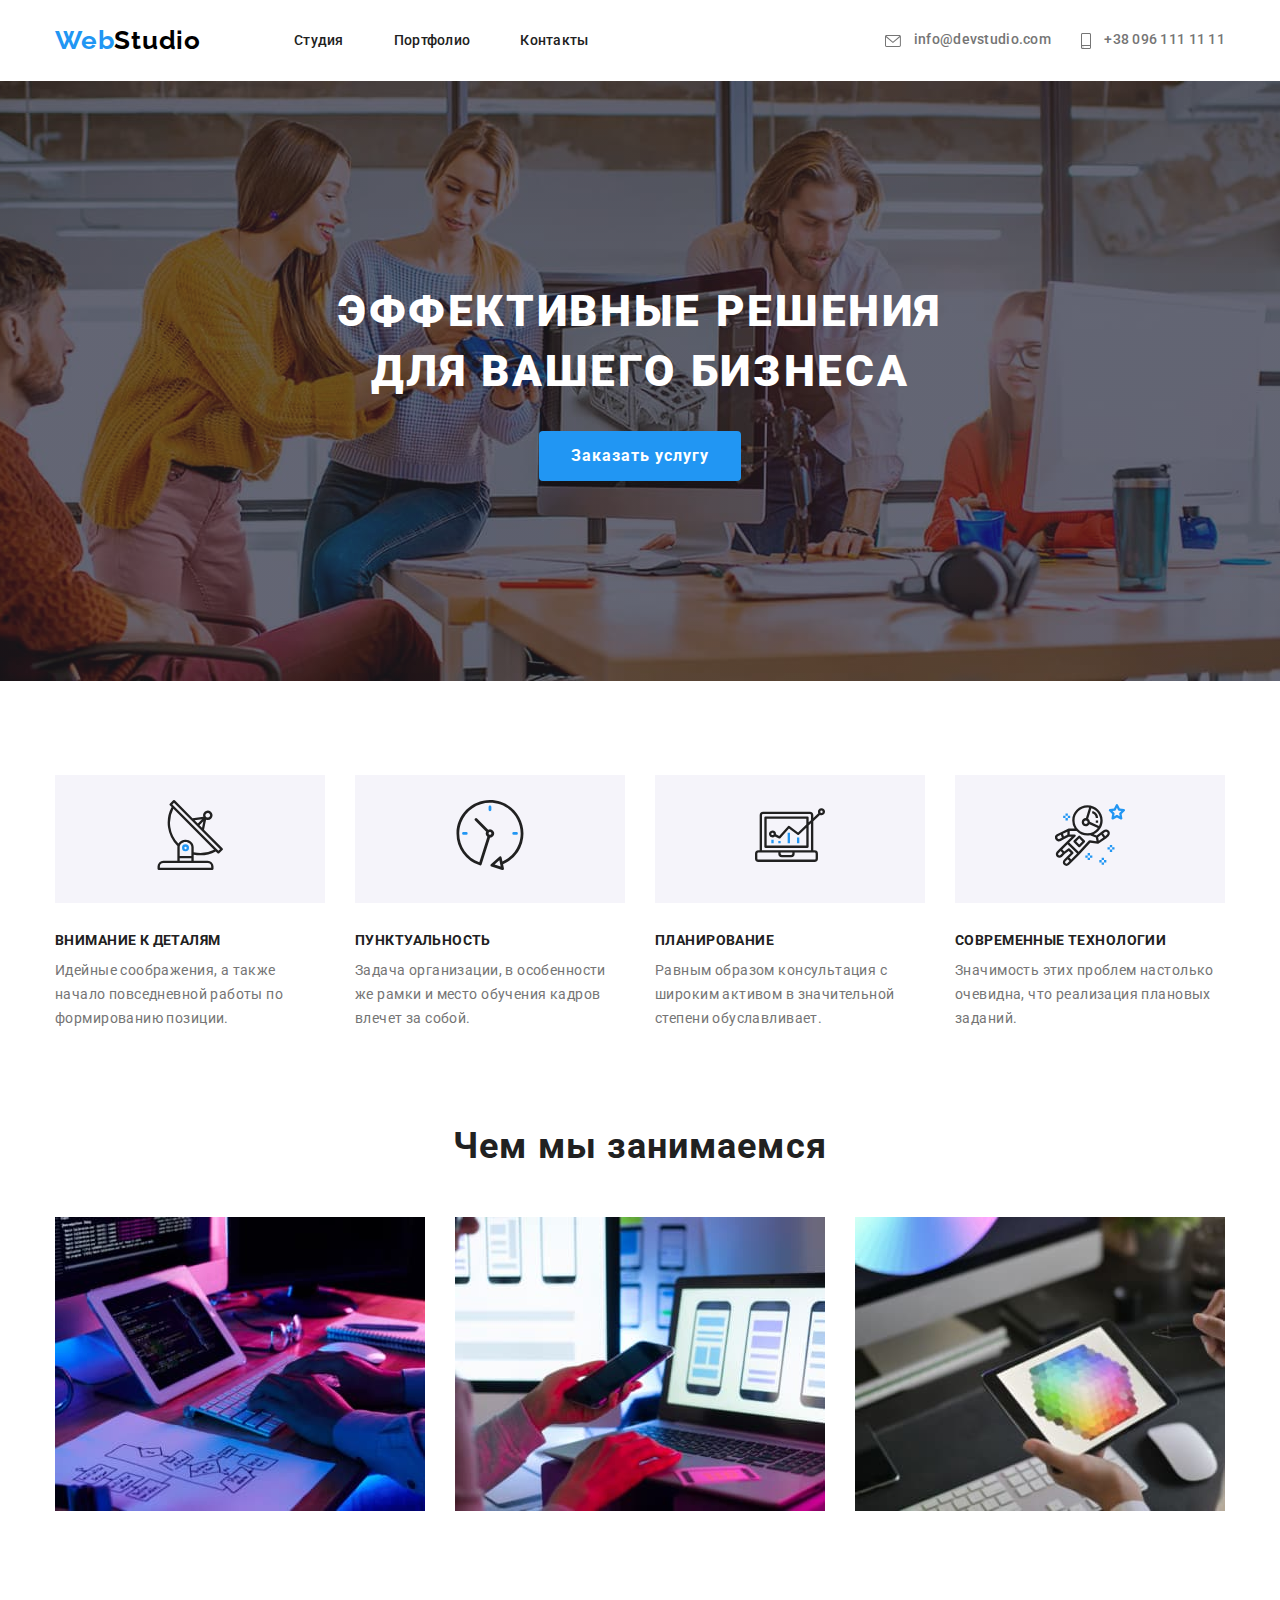
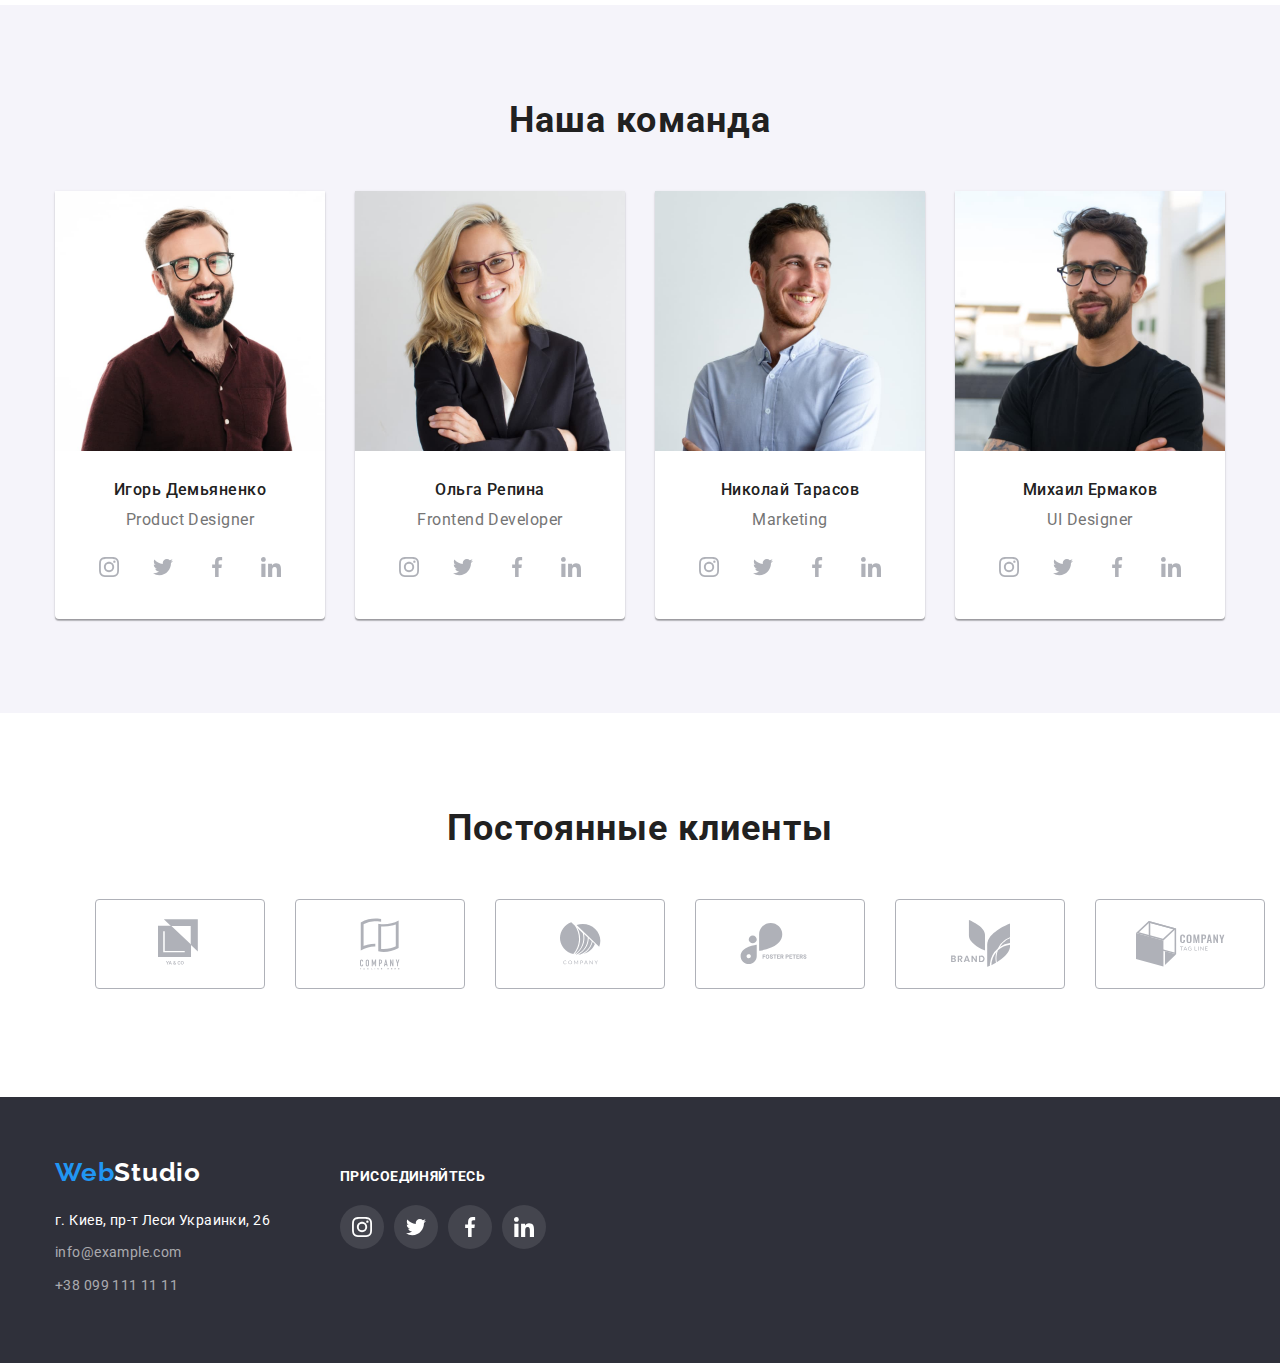
==== index.html @ 5f9d294f "Добавляет материалы 4ой дз" ====
<!DOCTYPE html>
<html lang="ru">
<head>
    <meta charset="UTF-8">
    <meta name="viewport" content="width=device-width, initial-scale=1.0">
    <link href="https://fonts.googleapis.com/css2?family=Raleway:wght@700&family=Roboto:wght@400;500;700;900&display=fallback" rel="stylesheet">
    <link rel="stylesheet" href="./css/modern-normalize.css">
    <link rel="stylesheet" href="./css/styles.css">
    <title>Document</title>
</head>
<body>
    <header>
        <div class="container">
            <nav class="main-navigation">
                <a href="./index.html" class="logo"><span>Web</span>Studio</a>
    
                <ul class="navigation decoration">
                    <li class="item"><a href="./index.html" class="link accent">Студия</a></li>
                    <li class="item"><a href="./portfolio.html" class="link accent">Портфолио</a></li>
                    <li class="item"><a href="" class="link accent">Контакты</a></li>
                </ul>   
                <address class="contacts">
                    <a href="mailto:info@devstudio.com" class="link accent">
                       <svg class="icon-mail">
                           <use href="./images/sprite-icon.svg#icon-mail"></use>
                       </svg>
                        info@devstudio.com</a>
                    <a href="tel:+380961111111" class="link accent">
                        <svg class="icon-phone">
                            <use href="./images/sprite-icon.svg#icon-smartphone"></use>
                        </svg>
                        +38 096 111 11 11</a>
                </address>
            </nav>
        </div>
    </header>
    <main>
        <!-- Блог Герой -->
        <section class="hero">
            <h1 class="title">Эффективные решения для вашего бизнеса</h1>
            <a href="" class="button">Заказать услугу</a>
        </section>
        <!-- Наши преимущества -->
        <section class="advantages">
            <div class="container">
                <ul class="advantages-item decoration">
                    <li class="advantages-list">
                        <div class="icon-background">
                            <svg class="advantages-icon">
                                <use href="./images/sprite-icon.svg#icon-antenna"></use>
                            </svg>
                        </div>
                        <h3 class="title">Внимание к деталям</h3>
                        <p class="advantages-text">Идейные соображения, а также начало повседневной работы по формированию позиции.</p>
                    </li>
                    <li class="advantages-list">
                        <div class="icon-background">
                            <svg class="advantages-icon">
                                <use href="./images/sprite-icon.svg#icon-clock"></use>
                            </svg>
                        </div>
                        <h3 class="title">Пунктуальность</h3>
                        <p class="advantages-text">Задача организации, в особенности же рамки и место обучения кадров влечет за собой.</p>
                    </li>
                    <li class="advantages-list">
                        <div class="icon-background">
                            <svg class="advantages-icon">
                                <use href="./images/sprite-icon.svg#icon-diagram"></use>
                            </svg>
                        </div>
                        <h3 class="title">Планирование</h3>
                        <p class="advantages-text">Равным образом консультация с широким активом в значительной степени обуславливает.</p>
                    </li>
                    <li class="advantages-list">
                        <div class="icon-background">
                            <svg class="advantages-icon">
                                <use href="./images/sprite-icon.svg#icon-astronaut"></use>
                            </svg>
                        </div>
                        <h3 class="title">Современные технологии</h3>
                        <p class="advantages-text">Значимость этих проблем настолько очевидна, что реализация плановых заданий.</p>
                    </li>
                </ul>
            </div>
        </section>
        <!-- Чем мы занимаемся -->
        <section class="services">
            <div class="container">
                <h2 class="primary">Чем мы занимаемся</h2>
                <ul class="services-items decoration">
                    <li class="services-list">
                        <a href="" class="services-link"><img src="./images/box1.jpg" class="services-picture" alt="Программирование сайта" width="370"></a>
                    </li>
                    <li class="services-list">
                        <a href="" class="services-link"><img src="./images/box2.jpg" class="services-picture" alt="Разработка мобильных приложений" width="370"></a>
                    </li>
                    <li class="services-list">
                        <a href="" class="services-link"><img src="./images/box3.jpg" class="services-picture" alt="Работа дизайнера" width="370"></a>
                    </li>
                </ul>
            </div>
        </section>
        <!-- Наша команда -->
        <section class="command">
            <div class="container">
                <h2 class="primary">Наша команда</h2>
                <ul class="command-items decoration">
                    <li class="command-list">
                        <img src="./images/team_card_1.jpg" class="command-picture" alt="Фото Игоря Демьяненко" width="270">
                        <h3 class="title">Игорь Демьяненко</h3>
                        <p class="text">Product Designer</p>
                        <ul class="social-nav decoration">
                            <li class="social-item">
                                <a href="" class="social-link">
                                     <svg class="social-icon">
                                        <use href="./images/sprite-icon.svg#icon-instagram"></use>
                                    </svg>
                                </a>
                            </li>
                            <li class="social-item">
                                <a href="" class="social-link">
                                     <svg class="social-icon">
                                        <use href="./images/sprite-icon.svg#icon-twitter"></use>
                                    </svg>
                                </a>
                            </li>
                            <li class="social-item">
                                <a href="" class="social-link">
                                     <svg class="social-icon">
                                        <use href="./images/sprite-icon.svg#icon-facebook"></use>
                                    </svg>
                                </a>
                            </li>
                            <li class="social-item">
                                <a href="" class="social-link">
                                     <svg class="social-icon">
                                        <use href="./images/sprite-icon.svg#icon-linkedin"></use>
                                    </svg>
                                </a>
                            </li>
                        </ul>
                    </li>
                    <li class="command-list">
                        <img src="./images/team_card_2.jpg" class="command-picture" alt="Фото Ольги Репиной" width="270">
                        <h3 class="title">Ольга Репина</h3>
                        <p class="text">Frontend Developer</p>
                        <ul class="social-nav decoration">
                            <li class="social-item">
                                <a href="" class="social-link">
                                     <svg class="social-icon">
                                        <use href="./images/sprite-icon.svg#icon-instagram"></use>
                                    </svg>
                                </a>
                            </li>
                            <li class="social-item">
                                <a href="" class="social-link">
                                     <svg class="social-icon">
                                        <use href="./images/sprite-icon.svg#icon-twitter"></use>
                                    </svg>
                                </a>
                            </li>
                            <li class="social-item">
                                <a href="" class="social-link">
                                     <svg class="social-icon">
                                        <use href="./images/sprite-icon.svg#icon-facebook"></use>
                                    </svg>
                                </a>
                            </li>
                            <li class="social-item">
                                <a href="" class="social-link">
                                     <svg class="social-icon">
                                        <use href="./images/sprite-icon.svg#icon-linkedin"></use>
                                    </svg>
                                </a>
                            </li>
                        </ul>
                    </li>
                    <li class="command-list">
                        <img src="./images/team_card_3.jpg" class="command-picture" alt="Фото Николая Тарасова" width="270">
                        <h3 class="title">Николай Тарасов</h3>
                        <p class="text">Marketing</p>
                        <ul class="social-nav decoration">
                            <li class="social-item">
                                <a href="" class="social-link">
                                     <svg class="social-icon">
                                        <use href="./images/sprite-icon.svg#icon-instagram"></use>
                                    </svg>
                                </a>
                            </li>
                            <li class="social-item">
                                <a href="" class="social-link">
                                     <svg class="social-icon">
                                        <use href="./images/sprite-icon.svg#icon-twitter"></use>
                                    </svg>
                                </a>
                            </li>
                            <li class="social-item">
                                <a href="" class="social-link">
                                     <svg class="social-icon">
                                        <use href="./images/sprite-icon.svg#icon-facebook"></use>
                                    </svg>
                                </a>
                            </li>
                            <li class="social-item">
                                <a href="" class="social-link">
                                     <svg class="social-icon">
                                        <use href="./images/sprite-icon.svg#icon-linkedin"></use>
                                    </svg>
                                </a>
                            </li>
                        </ul>
                    </li>
                    <li class="command-list">
                        <img src="./images/team_card_4.jpg" class="command-picture" alt="Фото Михаила Ермакова" width="270">
                        <h3 class="title">Михаил Ермаков</h3>
                        <p class="text">UI Designer</p>
                        <ul class="social-nav decoration">
                            <li class="social-item">
                                <a href="" class="social-link">
                                     <svg class="social-icon">
                                        <use href="./images/sprite-icon.svg#icon-instagram"></use>
                                    </svg>
                                </a>
                            </li>
                            <li class="social-item">
                                <a href="" class="social-link">
                                     <svg class="social-icon">
                                        <use href="./images/sprite-icon.svg#icon-twitter"></use>
                                    </svg>
                                </a>
                            </li>
                            <li class="social-item">
                                <a href="" class="social-link">
                                     <svg class="social-icon">
                                        <use href="./images/sprite-icon.svg#icon-facebook"></use>
                                    </svg>
                                </a>
                            </li>
                            <li class="social-item">
                                <a href="" class="social-link">
                                     <svg class="social-icon">
                                        <use href="./images/sprite-icon.svg#icon-linkedin"></use>
                                    </svg>
                                </a>
                            </li>
                        </ul>
                    </li>
                </ul>
            </div>
        </section>
        <!-- Постоянные клиенты -->
        <section class="clients">
            <div class="container">
                <h2 class="primary">Постоянные клиенты</h2>
                <ul class="clients-list flexbox decoration">
                    <li class="clients-item">
                        <a href="" class="clients-link">
                            <svg class="clients-icon" width="44" height="49">
                                    <use href="./images/sprite-icon.svg#icon-logo1"></use>
                                </svg>
                        </a>
                    </li>
                    <li class="clients-item">
                        <a href="" class="clients-link">
                            <svg class="clients-icon" width="40" height="52">
                                    <use href="./images/sprite-icon.svg#icon-logo2" ></use>
                                </svg>
                        </a>
                    </li>
                    <li class="clients-item">
                        <a href="" class="clients-link">
                            <svg class="clients-icon" width="41" height="43">
                                    <use href="./images/sprite-icon.svg#icon-logo3"></use>
                                </svg>
                        </a>
                    </li>
                    <li class="clients-item">
                        <a href="" class="clients-link">
                            <svg class="clients-icon" width="80" height="42">
                                    <use href="./images/sprite-icon.svg#icon-logo4"></use>
                                </svg>
                        </a>
                    </li>
                    <li class="clients-item">
                        <a href="" class="clients-link">
                            <svg class="clients-icon" width="59" height="47">
                                    <use href="./images/sprite-icon.svg#icon-logo5"></use>
                                </svg>
                        </a>
                    </li>
                    <li class="clients-item">
                        <a href="" class="clients-link">
                            <svg class="clients-icon" width="89" height="46">
                                    <use href="./images/sprite-icon.svg#icon-logo6"></use>
                                </svg>
                        </a>
                    </li>
                </ul>
            </div>
        </section>
    </main>
    <footer class="footer">
        <div class="container flexbox">
            <div class="footer-contacts">
                <a href="/" class="logo inversion"><span>Web</span>Studio</a>
                <address class="direction">
                    г. Киев, пр-т Леси Украинки, 26 <br>
                    <a href="mailto:info@example.com" class="link item">info@example.com</a>
                    <a href="tel:+380991111111" class="link item">+38 099 111 11 11</a>
                </address>
            </div>
            <div class="footer-join">
                <h3 class="footer-title">присоединяйтесь</h3>
                <ul class="social-nav decoration">
                    <li class="social-item">
                        <a href="" class="social-link footer-social-link">
                             <svg class="social-icon footer-icon">
                                <use href="./images/sprite-icon.svg#icon-instagram"></use>
                            </svg>
                        </a>
                    </li>
                    <li class="social-item">
                        <a href="" class="social-link footer-social-link">
                             <svg class="social-icon footer-icon">
                                <use href="./images/sprite-icon.svg#icon-twitter"></use>
                            </svg>
                        </a>
                    </li>
                    <li class="social-item">
                        <a href="" class="social-link footer-social-link">
                             <svg class="social-icon footer-icon">
                                <use href="./images/sprite-icon.svg#icon-facebook"></use>
                            </svg>
                        </a>
                    </li>
                    <li class="social-item">
                        <a href="" class="social-link footer-social-link">
                             <svg class="social-icon footer-icon">
                                <use href="./images/sprite-icon.svg#icon-linkedin"></use>
                            </svg>
                        </a>
                    </li>
                </ul>
            </div>
        </div>
    </footer>
</body>
</html>
---- css/styles.css ----
/* Цвет основного текста  #757575
Вторичный цвет текста #212121
Белый #FFFFFF
Акцент #2196F3
Вторичный цвет фона #F5F4FA
Цвет логотипа #000000 
Футер rgba(255, 255, 255, 0.6) */

:root {
    --primary-text-color: #757575;
    --title-text-color: #212121;
    --accent-color: #2196F3;
    --primary-white-color: #ffffff;
    --secondary-background-color: #F5F4FA;
    --footer-text-color: rgba(255, 255, 255, 0.6);
    --logo-color: #000000 ;
    --footer-background-color: #2F303A;
}

body {
    font-family: 'Roboto', sans-serif;
    font-weight: 400;
    font-size: 14px;
    line-height: 1.7;
    letter-spacing: 0.03em;
    color: var(--primary-text-color);
}

img {
    display: block;
    width: 100%;
    height: auto;
}

.decoration {
    list-style: none;
}

a {
    text-decoration: none;
}

.container {
    width: 1200px;
    padding-left: 15px;
    padding-right: 15px;
    margin-left: auto;
    margin-right: auto;
}


/* Логотип */
.logo {
    margin-right: 93px;
    padding-top: 25px;
    padding-bottom: 25px;
    font-family: Raleway, sans-serif;
    font-weight: 700;
    font-size: 26px;
    line-height: 1.19;
    letter-spacing: 0.03em;
    color: var(--logo-color);
}
.logo span { color: var(--accent-color);}
/* Навигация */

.navigation .item + .item {
    margin-left: 50px;
}

.main-navigation {
    display: flex;
    align-items: center;
}

.navigation {
    display: flex;
    padding-left: 0;
}

.navigation .link {
    font-weight: 500;
    font-size: 14px;
    line-height: 1.14;
    letter-spacing: 0.02em;
    color: var(--title-text-color);
}

.contacts {
    display: flex;
    margin-left: auto;
}

.contacts .link + .link {
    margin-left: 30px;
}

.contacts .link {
    font-weight: 500;
    font-size: 14px;
    line-height: 1.14;
    letter-spacing: 0.02em;
    font-style: normal;
    color: var(--primary-text-color);
}

.accent:hover ,
.accent:focus {
    color: var(--accent-color);
}

.contacts .icon-mail {
    width: 16px;
    height: 12px;
    vertical-align: middle;
    margin-right: 10px;
    fill: var(--primary-text-color);
}

.contacts .link:hover .icon-mail,
.contacts .link:focus .icon-mail,
.contacts .link:hover .icon-phone,
.contacts .link:focus .icon-phone {
    fill: var(--accent-color);
}

.icon-phone {
    width: 10px;
    height: 16px;
    vertical-align: middle;
    margin-right: 10px;
    fill: var(--primary-text-color);
}



/* Блог Герой */

.hero {
    padding-top: 200px;
    padding-bottom: 200px;
    text-align: center;

    background-image: linear-gradient(
      rgba(47, 48, 58, 0.4),
      rgba(47, 48, 58, 0.4)
    ),
    url("../images/banner.jpg");
    background-repeat: no-repeat;
    background-position: center;
    background-size: cover;
}

.hero .title {
    width: 696px;
    margin-top: 0;
    margin-bottom: 30px;
    margin-left: auto;
    margin-right: auto;
    font-weight: 900;
    font-size: 44px;
    line-height: 1.37;
    text-align: center;
    letter-spacing: 0.06em;
    text-transform: uppercase;
    color: var(--primary-white-color);
}
.button {
    display: inline-block;
    padding-top: 10px;
    padding-bottom: 10px;
    padding-left: 32px;
    padding-right: 32px;
    border-radius: 4px;
    font-weight: 700;
    font-size: 16px;
    line-height: 1.87;
    letter-spacing: 0.06em;

    color: var(--primary-white-color);
    background-color: var(--accent-color);
}
/* Наши преимущества */
.advantages {
    padding-top: 94px;
}

.advantages .title {
    margin-top: 0;
    margin-bottom: 10px;
    font-weight: 700d;
    font-size: 14px;
    line-height: 1.14;
    letter-spacing: 0.03em;
    text-transform: uppercase;
    color: var(--title-text-color);
}

.advantages-item {
    display: flex;
    padding-left: 0;
    margin-top: 0;
    margin-bottom: 0;
}

.advantages-list {
    flex-basis: calc((100% - 3 * 30px) / 4);
}

.icon-background {
    background-color: var(--secondary-background-color);
    padding-top: 25px;
    padding-bottom: 25px;
    margin-bottom: 30px;
    text-align: center;
}

.advantages-icon {
    width: 70px;
    height: 70px;
}

.advantages-list:not(:last-child) {
    margin-right: 30px;
}

.advantages-text {
    margin-top: 0;
    margin-bottom: 0;
}

/* Чем мы занимаемся */

.services {
    padding-top: 94px;
    padding-bottom: 94px;
}

.services .primary,
.command .primary,
.clients .primary {
    margin-top: 0;
    margin-bottom: 50px;
    font-weight: 700;
    font-size: 36px;
    line-height: 1.17;
    text-align: center;
    letter-spacing: 0.03em;
    color: var(--title-text-color);
}

.services-items {
    display: flex;
    padding-left: 0;
    margin-top: 0;
    margin-bottom: 0;
}

.services-list:not(:last-child) {
    margin-right: 30px;
}

.services-list {
    display: block;
}

/* Наша команда */

.command {
    padding-top: 94px;
    padding-bottom: 94px;
    background-color: var(--secondary-background-color);
}

.command .title {
    margin-top: 0;
    margin-bottom: 10px;
    font-weight: 500;
    font-size: 16px;
    line-height: 1.18;
    letter-spacing: 0.03em;
    color: var(--title-text-color);
}

.command-items {
    display: flex;
    padding-left: 0;
    margin-top: 0;
    margin-bottom: 0;
}

.command-list {
    text-align: center;
    padding-bottom: 30px;
    background-color: var(--primary-white-color);
    box-shadow: 0px 1px 3px rgba(0, 0, 0, 0.12), 
    0px 1px 1px rgba(0, 0, 0, 0.14), 0px 2px 1px rgba(0, 0, 0, 0.2);
    border-radius: 0px 0px 4px 4px;
}

.command-list:not(:last-child) {
    margin-right: 30px;
}

.command-picture {
    margin-bottom: 30px;
}

.command .text {
    margin-top: 0;
    margin-bottom: 16px;
    font-size: 16px;
    line-height: 1.19;
    letter-spacing: 0.03em;
}

.social-nav {
    display: flex;
    justify-content: center;
    padding-left: 0;
}

.social-link {
    display: block;
    width: 44px;
    height: 44px;
    border-radius: 50%;
    display: flex;
    justify-content: center;
    align-items: center;
}

.social-item:not(:last-child) {
    margin-right: 10px;
}

.social-icon {
    width: 20px;
    height: 20px;
    fill: #AFB1B8;
}

.social-link:hover,
.social-link:focus {
    background-color: var(--accent-color);
}

.social-link:hover .social-icon,
.social-link:focus .social-icon {
    fill: var(--primary-white-color);
}

/* Постоянные клиенты */

.clients {
    padding-top: 94px;
    padding-bottom: 94px;
}

.clients-item:not(:last-child) {
    margin-right: 30px;
}

.clients-link {
    color: #afb1b8;
    display: flex;
    justify-content: center;
    align-items: center;
    width: 170px;
    height: 90px;
    border: 1px solid #afb1b8;
    border-radius: 4px;

}

.clients-icon {
    fill: currentColor;
}

.clients-link:hover,
.clients-link:focus {
    border: 1px solid var(--accent-color);
}

.clients-link:hover .clients-icon {
    fill: var(--accent-color);
}

/* Footer */

.footer {
    /* padding-top: 60px;
    padding-bottom: 60px; */
    background-color: var(--footer-background-color);
}

.flexbox {
    display: flex;
}

.footer-contacts {
    margin-right: 70px;
    padding-top: 60px;
    padding-bottom: 60px;
}

.direction {
    margin-top: 20px;
    font-style: normal;
    color: var(--primary-white-color);
}

.logo.inversion {
    color: var(--primary-white-color);
}

.footer .logo {
    padding-top: 0;
    padding-bottom: 0;
    margin-right: 0;
}

.direction .link {
    margin-top: 9px;
    display: block;
    color: var(--footer-text-color);
}

.footer-title {
    margin-top: 0;
    margin-bottom: 20px;
    text-transform: uppercase;
    color: var(--primary-white-color);
    font-size: 14px;
    line-height: 1.14;
    letter-spacing: 0.03em;
}

.footer-social-link {
    background-color: rgba(255, 255, 255, 0.1);
}

.social-icon.footer-icon {
    fill: var(--primary-white-color);
}

.footer-join {
    padding-top: 72px;
    padding-bottom: 100px;
}

/* .direction .link + .link {
    padding-top: 9px;
} */

/* Портфолио */

.portfolio {
    padding-top: 94px;
    padding-bottom: 94px;
}

.portfolio-title {
    display: none;
}

.filter {
    display: flex;
    justify-content: center;
    padding-left: 0;
    margin-top: 0;
    margin-bottom: 34px;
}

.filter .item + .item {
    margin-left: 8px;
}

.filter .item {
    color: var(--title-text-color);
    background-color: var(--secondary-background-color);
}

.portfolio button {
    display: block;
    padding: 6px 22px;
    border-radius: 4px;
    font-size: 16px;
    font-weight: 500;
    line-height: 1.6;
    border: 0;
}

.filter button:hover,
.filter button:focus {
    color: var(--primary-white-color);
    background-color: var(--accent-color);
    box-shadow: 0px 3px 1px rgba(0, 0, 0, 0.1), 
    0px 1px 2px rgba(0, 0, 0, 0.08), 0px 2px 2px rgba(0, 0, 0, 0.12);
}

.works .title {
    font-size: 18px;
    line-height: 2;
    letter-spacing: 0.06em;
    color: var(--title-text-color);
    margin-top: 0;
    margin-bottom: 4px;
}

.works .text {
    font-size: 16px;
    line-height: 30px;             
    letter-spacing: 1.9;
    color: var(--primary-text-color);
    margin-top: 0;
    margin-bottom: 0;
}

.portfolio .works {
    display: flex;
    flex-wrap: wrap;
    padding-left: 0;
    margin: -15px;
}

.works-item {
    margin: 15px;
    border: 1px solid #EEEEEE;
    width: calc((100% - 30px * 3) / 3);
}

.works-item:hover {
    box-shadow: 0px 1px 1px rgba(0, 0, 0, 0.12),
     0px 4px 4px rgba(0, 0, 0, 0.06), 1px 4px 6px rgba(0, 0, 0, 0.16);
}

.work-desc {
    padding: 20px 24px;
}
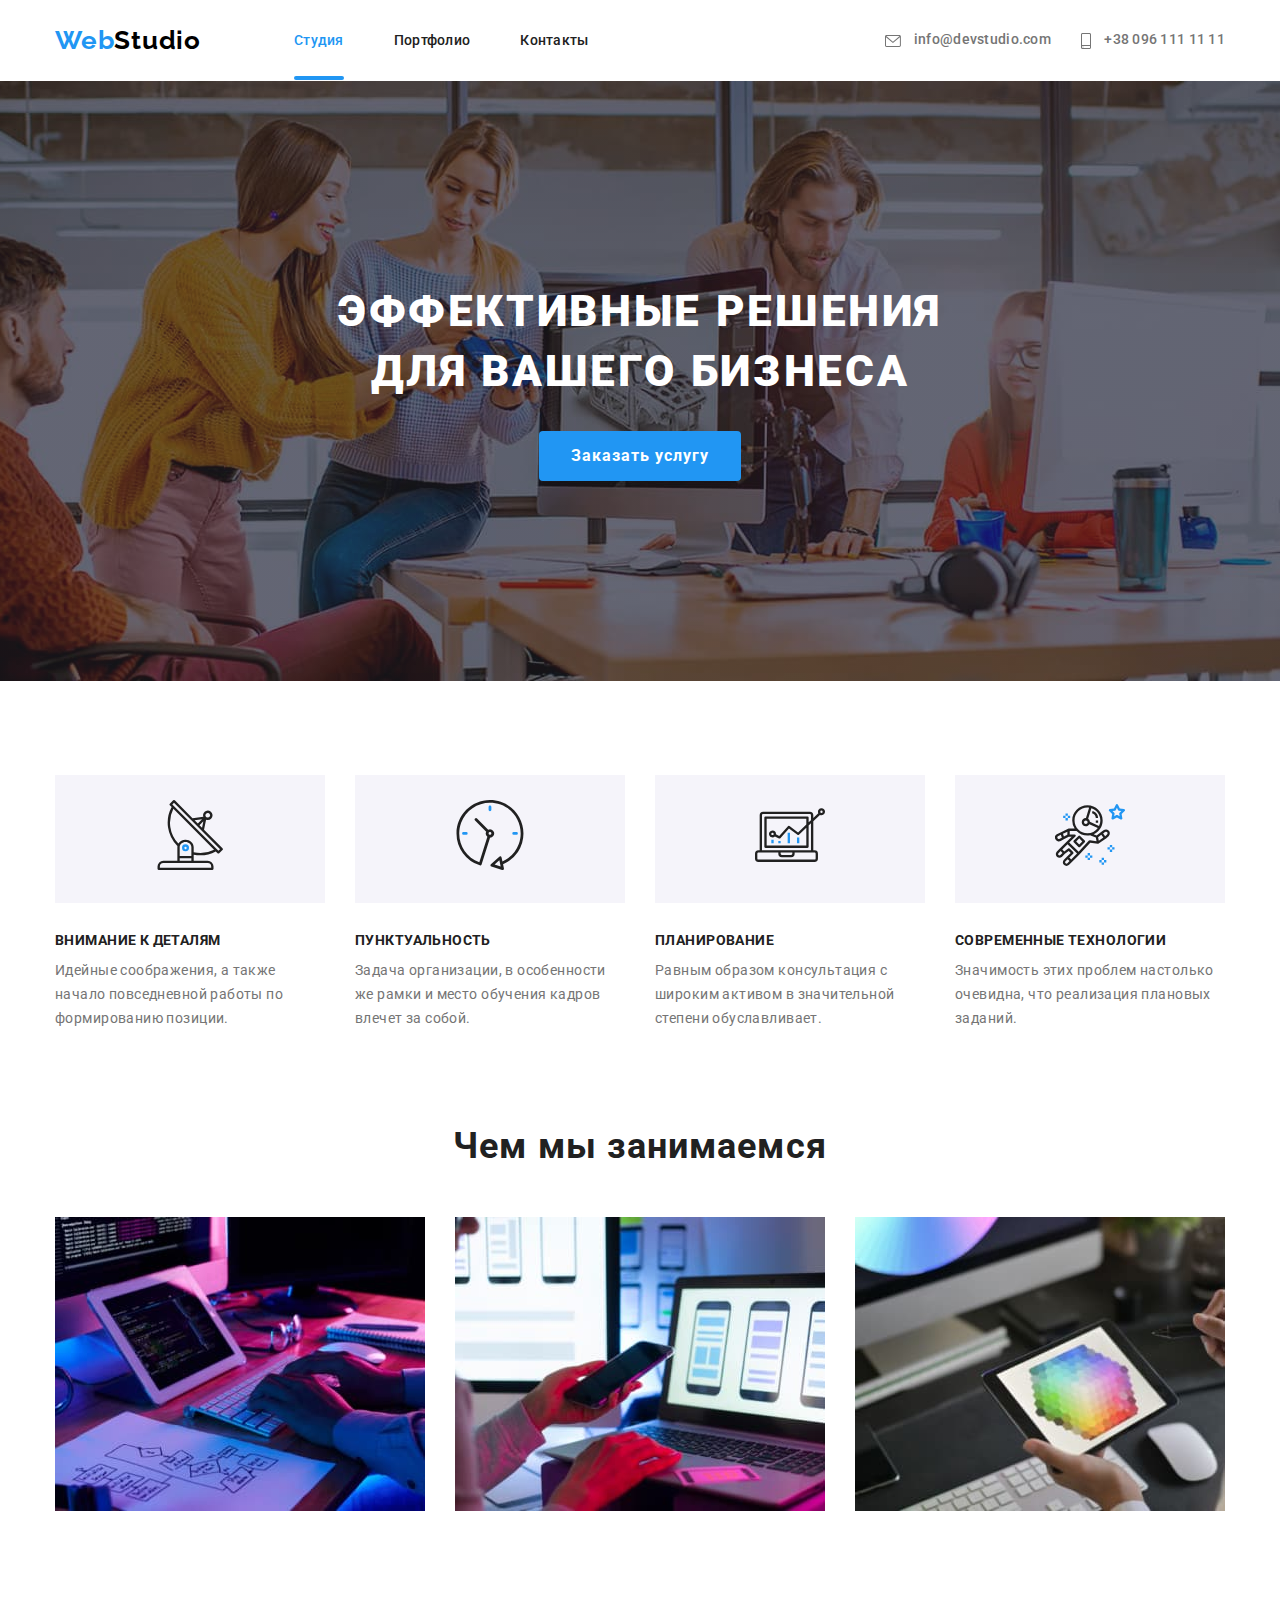
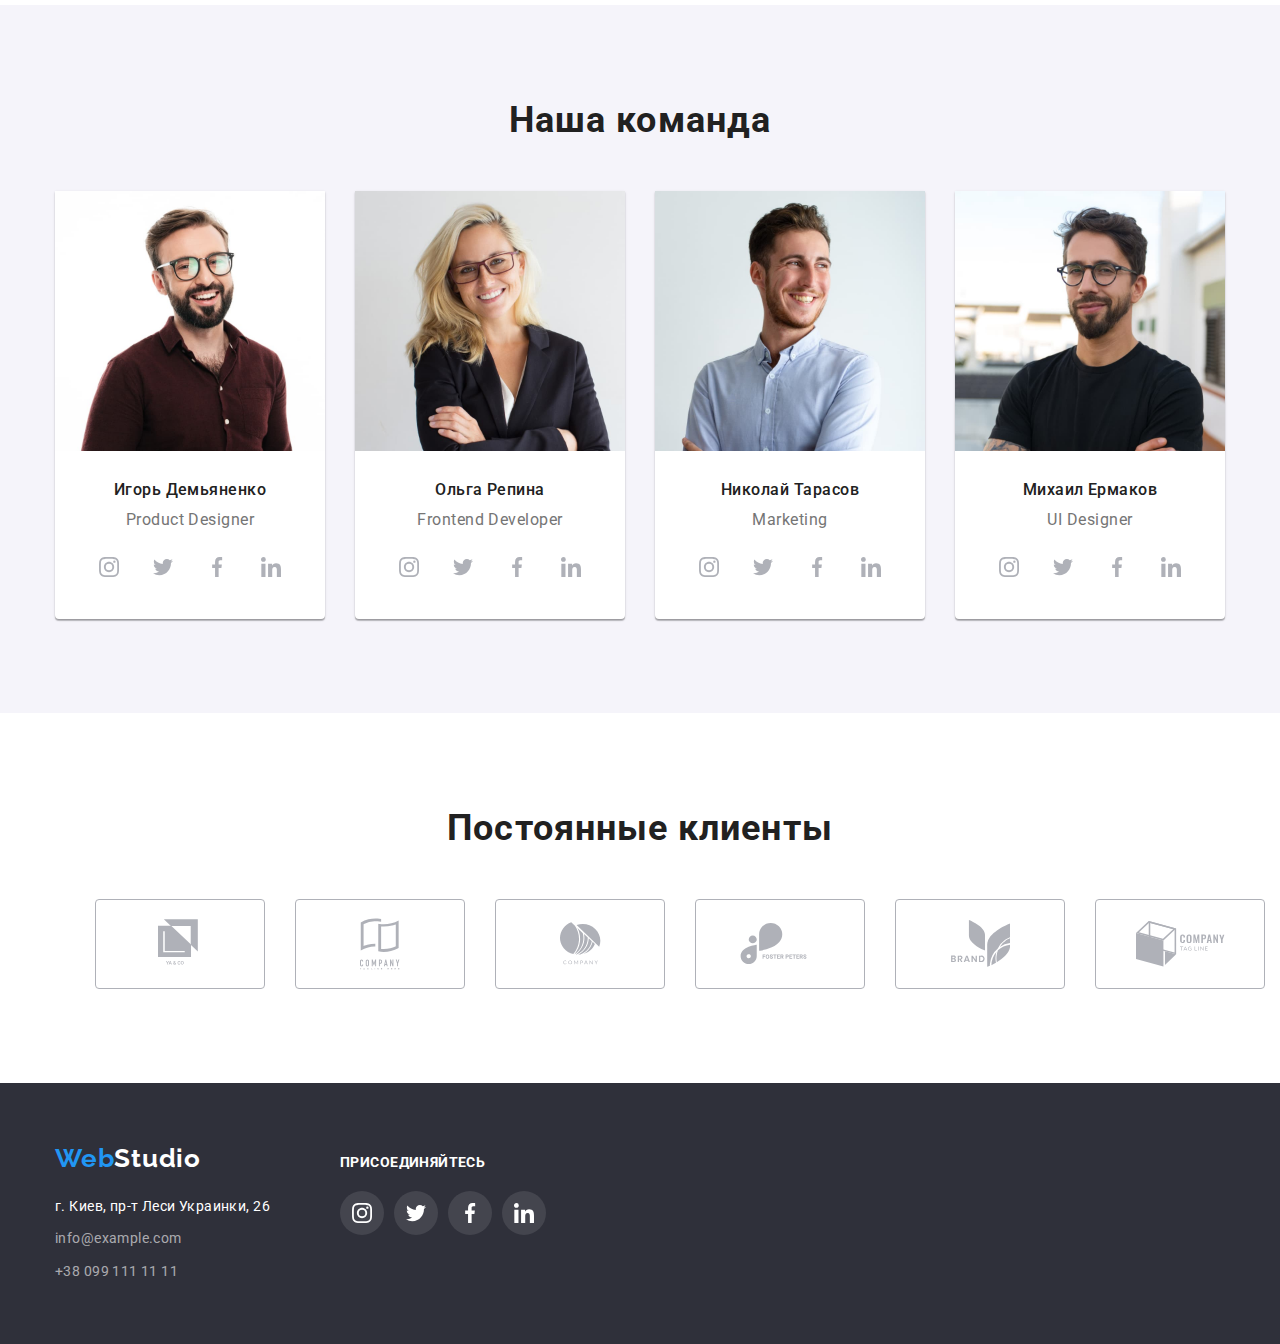
==== commit 4e1eadfb: "Добавляет черточку активной страницы и модальное окно" ====
--- a/index.html
+++ b/index.html
@@ -15,17 +15,17 @@
                 <a href="./index.html" class="logo"><span>Web</span>Studio</a>
     
                 <ul class="navigation decoration">
-                    <li class="item"><a href="./index.html" class="link accent">Студия</a></li>
-                    <li class="item"><a href="./portfolio.html" class="link accent">Портфолио</a></li>
-                    <li class="item"><a href="" class="link accent">Контакты</a></li>
+                    <li class="item"><a href="./index.html" class="link active">Студия</a></li>
+                    <li class="item"><a href="./portfolio.html" class="link">Портфолио</a></li>
+                    <li class="item"><a href="" class="link">Контакты</a></li>
                 </ul>   
                 <address class="contacts">
-                    <a href="mailto:info@devstudio.com" class="link accent">
+                    <a href="mailto:info@devstudio.com" class="link">
                        <svg class="icon-mail">
                            <use href="./images/sprite-icon.svg#icon-mail"></use>
                        </svg>
                         info@devstudio.com</a>
-                    <a href="tel:+380961111111" class="link accent">
+                    <a href="tel:+380961111111" class="link">
                         <svg class="icon-phone">
                             <use href="./images/sprite-icon.svg#icon-smartphone"></use>
                         </svg>
@@ -38,7 +38,7 @@
         <!-- Блог Герой -->
         <section class="hero">
             <h1 class="title">Эффективные решения для вашего бизнеса</h1>
-            <a href="" class="button">Заказать услугу</a>
+            <button class="button" data-modal-open>Заказать услугу</button>
         </section>
         <!-- Наши преимущества -->
         <section class="advantages">
@@ -89,13 +89,19 @@
                 <h2 class="primary">Чем мы занимаемся</h2>
                 <ul class="services-items decoration">
                     <li class="services-list">
-                        <a href="" class="services-link"><img src="./images/box1.jpg" class="services-picture" alt="Программирование сайта" width="370"></a>
+                        <a href="" class="services-link">
+                            <img src="./images/box1.jpg" class="services-picture" alt="Программирование сайта" width="370">
+                        </a>
                     </li>
                     <li class="services-list">
-                        <a href="" class="services-link"><img src="./images/box2.jpg" class="services-picture" alt="Разработка мобильных приложений" width="370"></a>
+                        <a href="" class="services-link">
+                            <img src="./images/box2.jpg" class="services-picture" alt="Разработка мобильных приложений" width="370">
+                        </a>
                     </li>
                     <li class="services-list">
-                        <a href="" class="services-link"><img src="./images/box3.jpg" class="services-picture" alt="Работа дизайнера" width="370"></a>
+                        <a href="" class="services-link">
+                            <img src="./images/box3.jpg" class="services-picture" alt="Работа дизайнера" width="370">
+                        </a>
                     </li>
                 </ul>
             </div>
@@ -344,5 +350,16 @@
             </div>
         </div>
     </footer>
+<!-- Модальное окно -->
+    <div class="backdrop is-hidden" data-modal>
+        <div class="modal">
+            <button class="close-btn" data-modal-close>
+                <svg class="close-icon" width="18">
+                    <use href="./images/sprite-icon.svg#close"></use>
+                </svg>
+            </button>
+        </div>
+    </div>
+    <script src="./js/modal.js"></script>
 </body>
 </html>--- a/css/styles.css
+++ b/css/styles.css
@@ -34,6 +34,8 @@
 
 .decoration {
     list-style: none;
+    margin-top: 0;
+    margin-bottom: 0;
 }
 
 a {
@@ -79,11 +81,33 @@
 }
 
 .navigation .link {
+    position: relative;
+
     font-weight: 500;
     font-size: 14px;
     line-height: 1.14;
     letter-spacing: 0.02em;
+    padding: 32px 0;
     color: var(--title-text-color);
+
+    transition: color 250ms cubic-bezier(0.4, 0, 0.2, 1);
+}
+
+.link.active {
+    color: var(--accent-color);
+}
+
+.navigation .active::after {
+    position: absolute;
+    left: 0;
+    bottom: 0;
+
+    content: '';
+    width: 100%;
+    height: 4px;
+    display: block;
+    border-radius: 2px;
+    background-color: var(--accent-color);
 }
 
 .contacts {
@@ -102,10 +126,12 @@
     letter-spacing: 0.02em;
     font-style: normal;
     color: var(--primary-text-color);
-}
-
-.accent:hover ,
-.accent:focus {
+
+    transition: color 250ms cubic-bezier(0.4, 0, 0.2, 1);
+}
+
+.link:hover ,
+.link:focus {
     color: var(--accent-color);
 }
 
@@ -115,6 +141,8 @@
     vertical-align: middle;
     margin-right: 10px;
     fill: var(--primary-text-color);
+
+    transition: fill 250ms cubic-bezier(0.4, 0, 0.2, 1);
 }
 
 .contacts .link:hover .icon-mail,
@@ -130,6 +158,8 @@
     vertical-align: middle;
     margin-right: 10px;
     fill: var(--primary-text-color);
+
+    transition: fill 250ms cubic-bezier(0.4, 0, 0.2, 1);
 }
 
 
@@ -176,6 +206,7 @@
     font-size: 16px;
     line-height: 1.87;
     letter-spacing: 0.06em;
+    border: 0;
 
     color: var(--primary-white-color);
     background-color: var(--accent-color);
@@ -328,6 +359,8 @@
     display: flex;
     justify-content: center;
     align-items: center;
+
+    transition: background-color 250ms cubic-bezier(0.4, 0, 0.2, 1);
 }
 
 .social-item:not(:last-child) {
@@ -338,6 +371,8 @@
     width: 20px;
     height: 20px;
     fill: #AFB1B8;
+
+    transition: fill 250ms cubic-bezier(0.4, 0, 0.2, 1);
 }
 
 .social-link:hover,
@@ -371,10 +406,14 @@
     border: 1px solid #afb1b8;
     border-radius: 4px;
 
+    transition: border 250ms cubic-bezier(0.4, 0, 0.2, 1);
+
 }
 
 .clients-icon {
     fill: currentColor;
+
+    transition: fill 250ms cubic-bezier(0.4, 0, 0.2, 1);
 }
 
 .clients-link:hover,
@@ -438,6 +477,8 @@
 
 .footer-social-link {
     background-color: rgba(255, 255, 255, 0.1);
+
+    transition: background-color 250ms cubic-bezier(0.4, 0, 0.2, 1);
 }
 
 .social-icon.footer-icon {
@@ -537,4 +578,66 @@
 
 .work-desc {
     padding: 20px 24px;
+}
+
+/* Модальное окно */
+
+.backdrop {
+    position: fixed;
+    top: 0;
+    left: 0;
+
+    width: 100%;
+    height: 100vh;
+
+    background-color: rgba(0, 0, 0, 0.2);
+    opacity: 1;
+
+    transition: opacity 250ms cubic-bezier(0.4, 0, 0.2, 1);
+
+}
+
+.modal {
+    position: absolute;
+    top: 50%;
+    left: 50%;
+
+    transform: translate(-50%,-50%) scale(1);
+
+    min-width: 528px;
+    min-height: 581px;
+    background-color: var(--primary-white-color);
+
+    transition: transform 250ms cubic-bezier(0.4, 0, 0.2, 1);
+}
+
+.backdrop.is-hidden .modal {
+    transform: translate(-50%,-50%) scale(0.7);
+
+}
+
+.close-btn {
+    position: absolute;
+    top: 8px;
+    right: 8px;
+
+    display: flex;
+    justify-content: center;
+    align-items: center;
+    width: 30px;
+    height: 30px;
+    padding: 6px;
+    border: 1px solid rgba(0, 0, 0, 0.1);
+    border-radius: 50%;
+    background-color: var(--primary-white-color);
+}
+
+.close-icon {
+    width: 18px;
+    height: 18px;
+}
+
+.backdrop.is-hidden {
+    opacity: 0;
+    pointer-events: none;
 }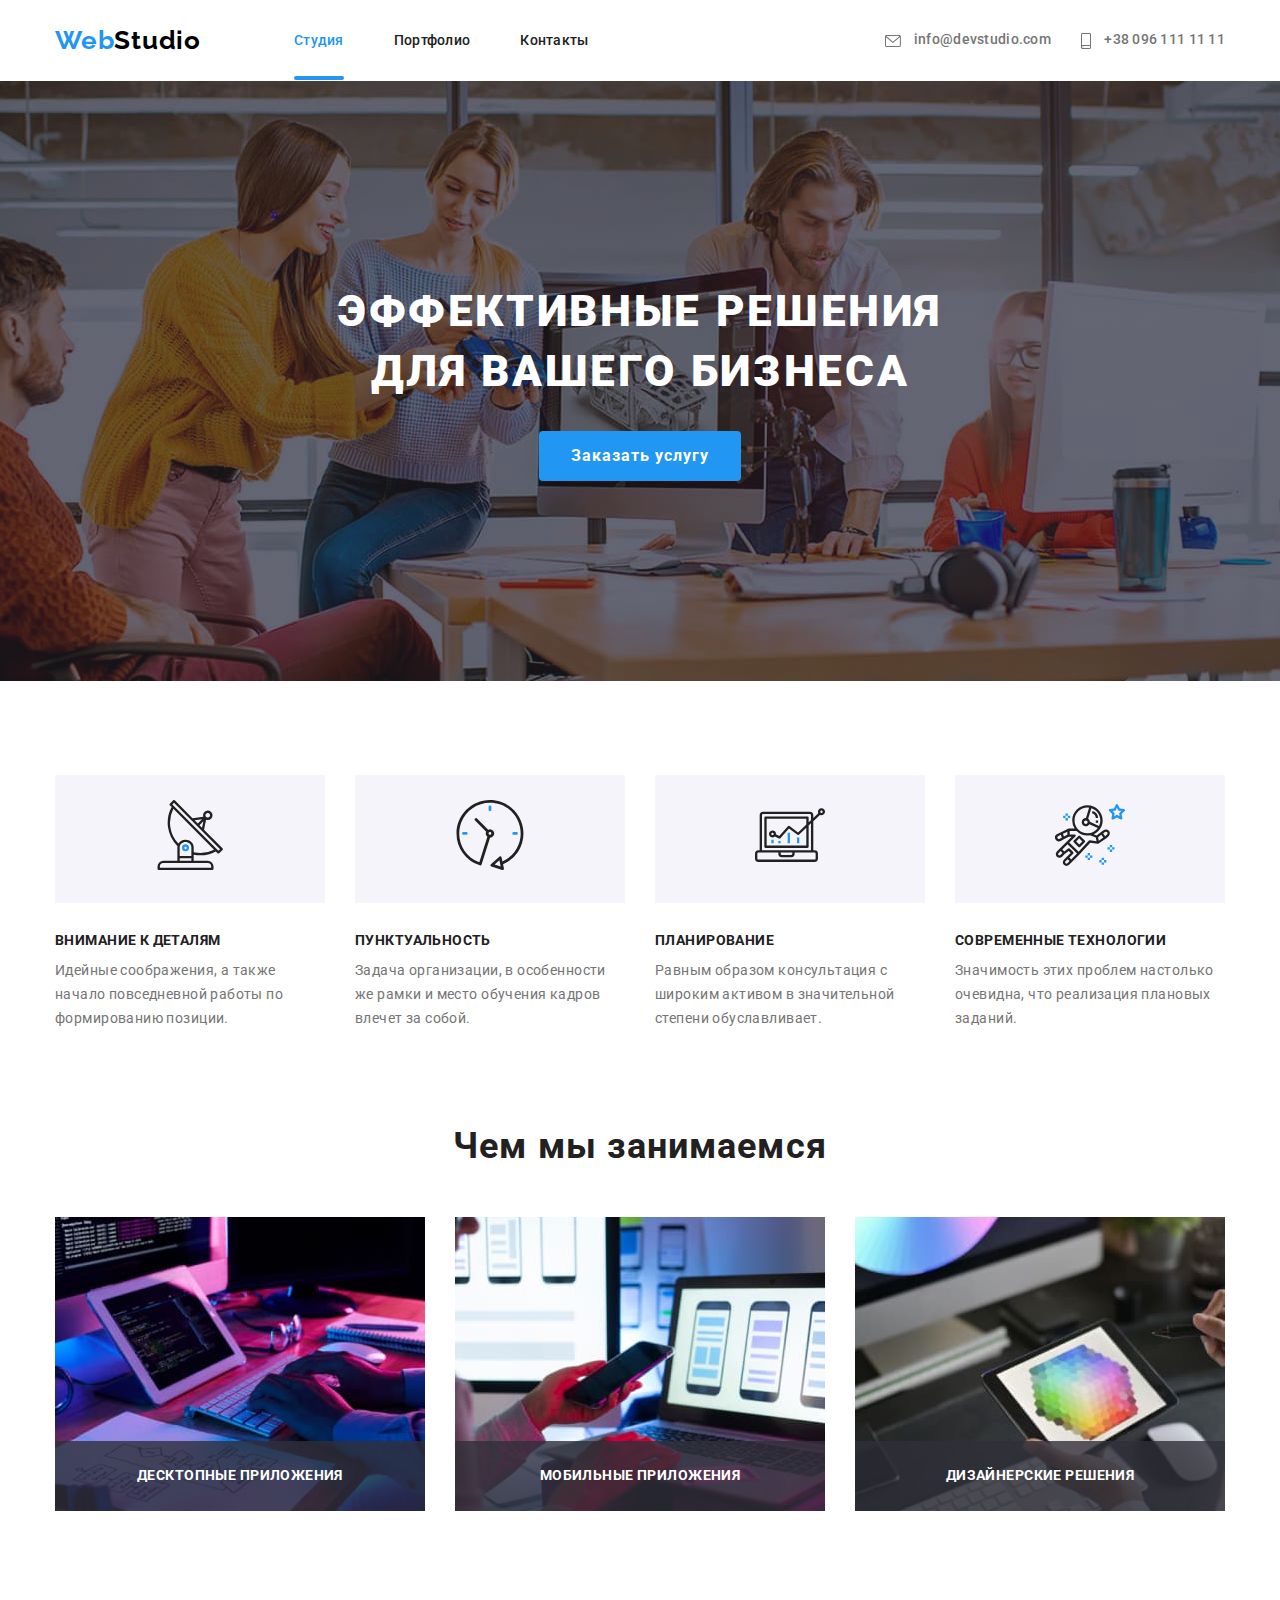
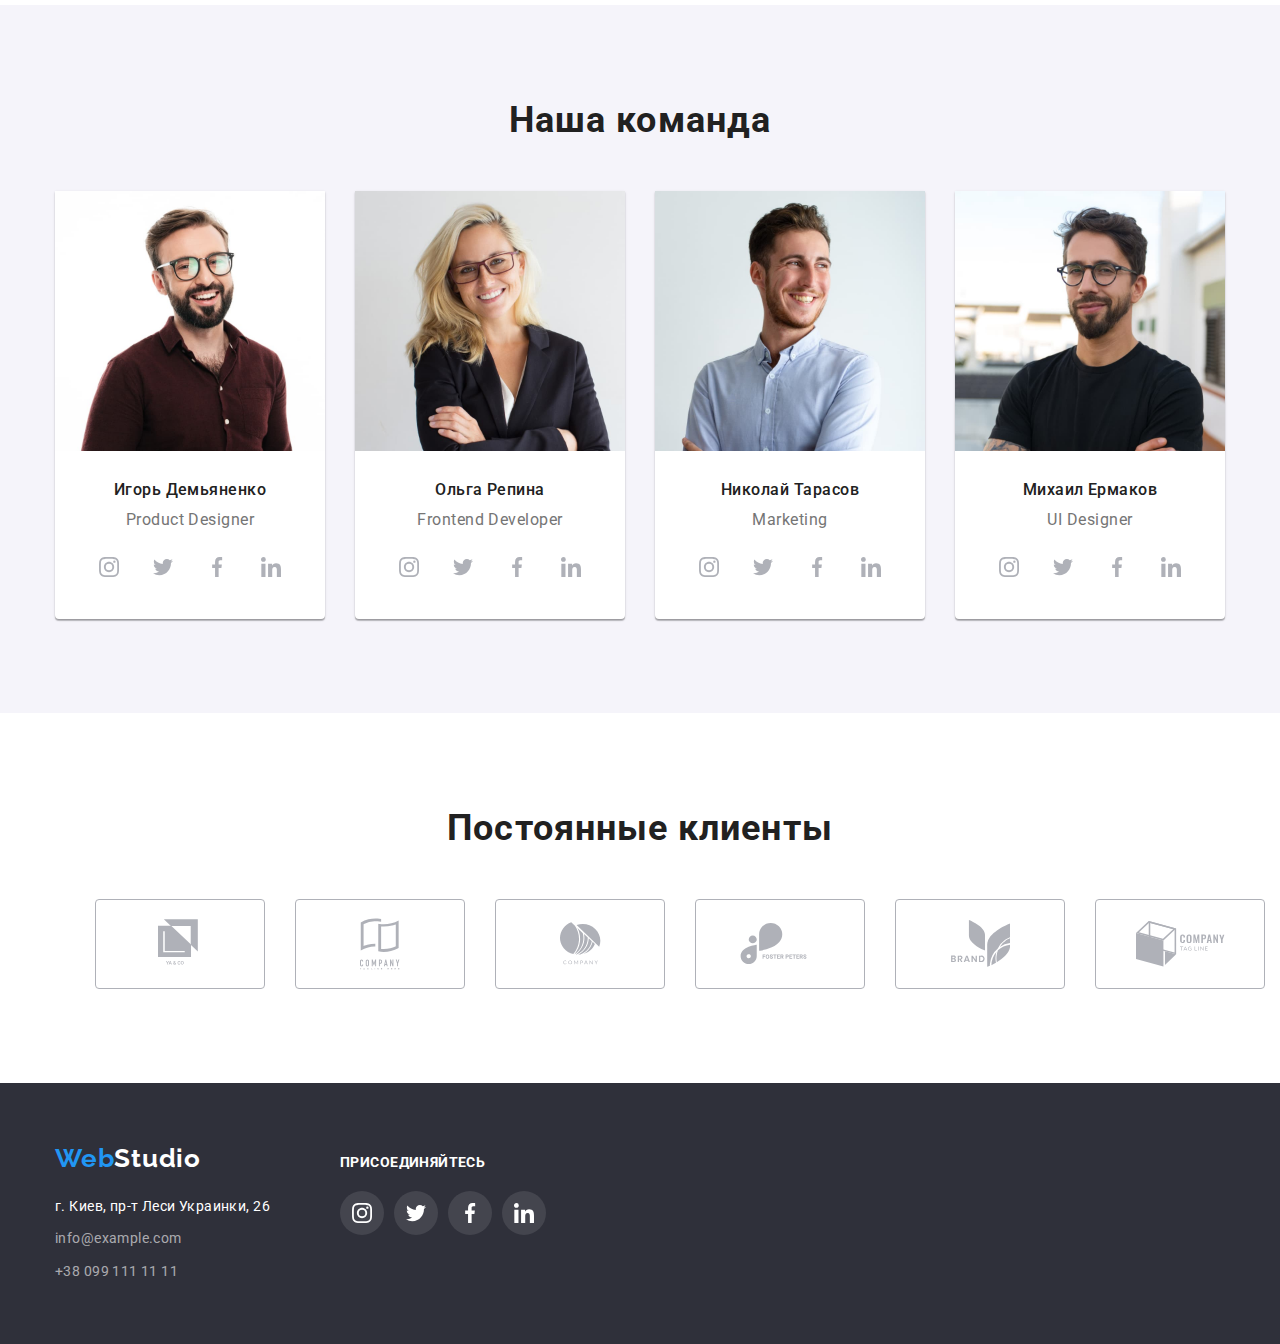
==== commit 217d31ce: "Добавляет надписи на картинках" ====
--- a/index.html
+++ b/index.html
@@ -91,16 +91,25 @@
                     <li class="services-list">
                         <a href="" class="services-link">
                             <img src="./images/box1.jpg" class="services-picture" alt="Программирование сайта" width="370">
+                            <div class="services-label">
+                                <h3 class="services-title">Десктопные приложения</h3>
+                            </div>
                         </a>
                     </li>
                     <li class="services-list">
                         <a href="" class="services-link">
                             <img src="./images/box2.jpg" class="services-picture" alt="Разработка мобильных приложений" width="370">
+                            <div class="services-label">
+                                <h3 class="services-title">Мобильные приложения</h3>
+                            </div>
                         </a>
                     </li>
                     <li class="services-list">
                         <a href="" class="services-link">
                             <img src="./images/box3.jpg" class="services-picture" alt="Работа дизайнера" width="370">
+                            <div class="services-label">
+                                <h3 class="services-title">Дизайнерские решения</h3>
+                            </div>
                         </a>
                     </li>
                 </ul>
--- a/css/styles.css
+++ b/css/styles.css
@@ -292,7 +292,32 @@
 }
 
 .services-list {
+    position: relative;
+
     display: block;
+}
+
+.services-title {
+    padding-top: 27px;
+    padding-bottom: 27px;
+    margin-top: 0;
+    margin-bottom: 0;
+    font-weight: 700;
+    font-size: 14px;
+    line-height: 1.14;
+    text-align: center;
+    letter-spacing: 0.03em;
+    text-transform: uppercase;
+    color: var(--primary-white-color);
+}
+
+.services-label {
+    position: absolute;
+    left: 0;
+    bottom: 0;
+    width: 100%;
+    height: 70px;
+    background-color: rgba(47, 48, 58, 0.8);
 }
 
 /* Наша команда */
